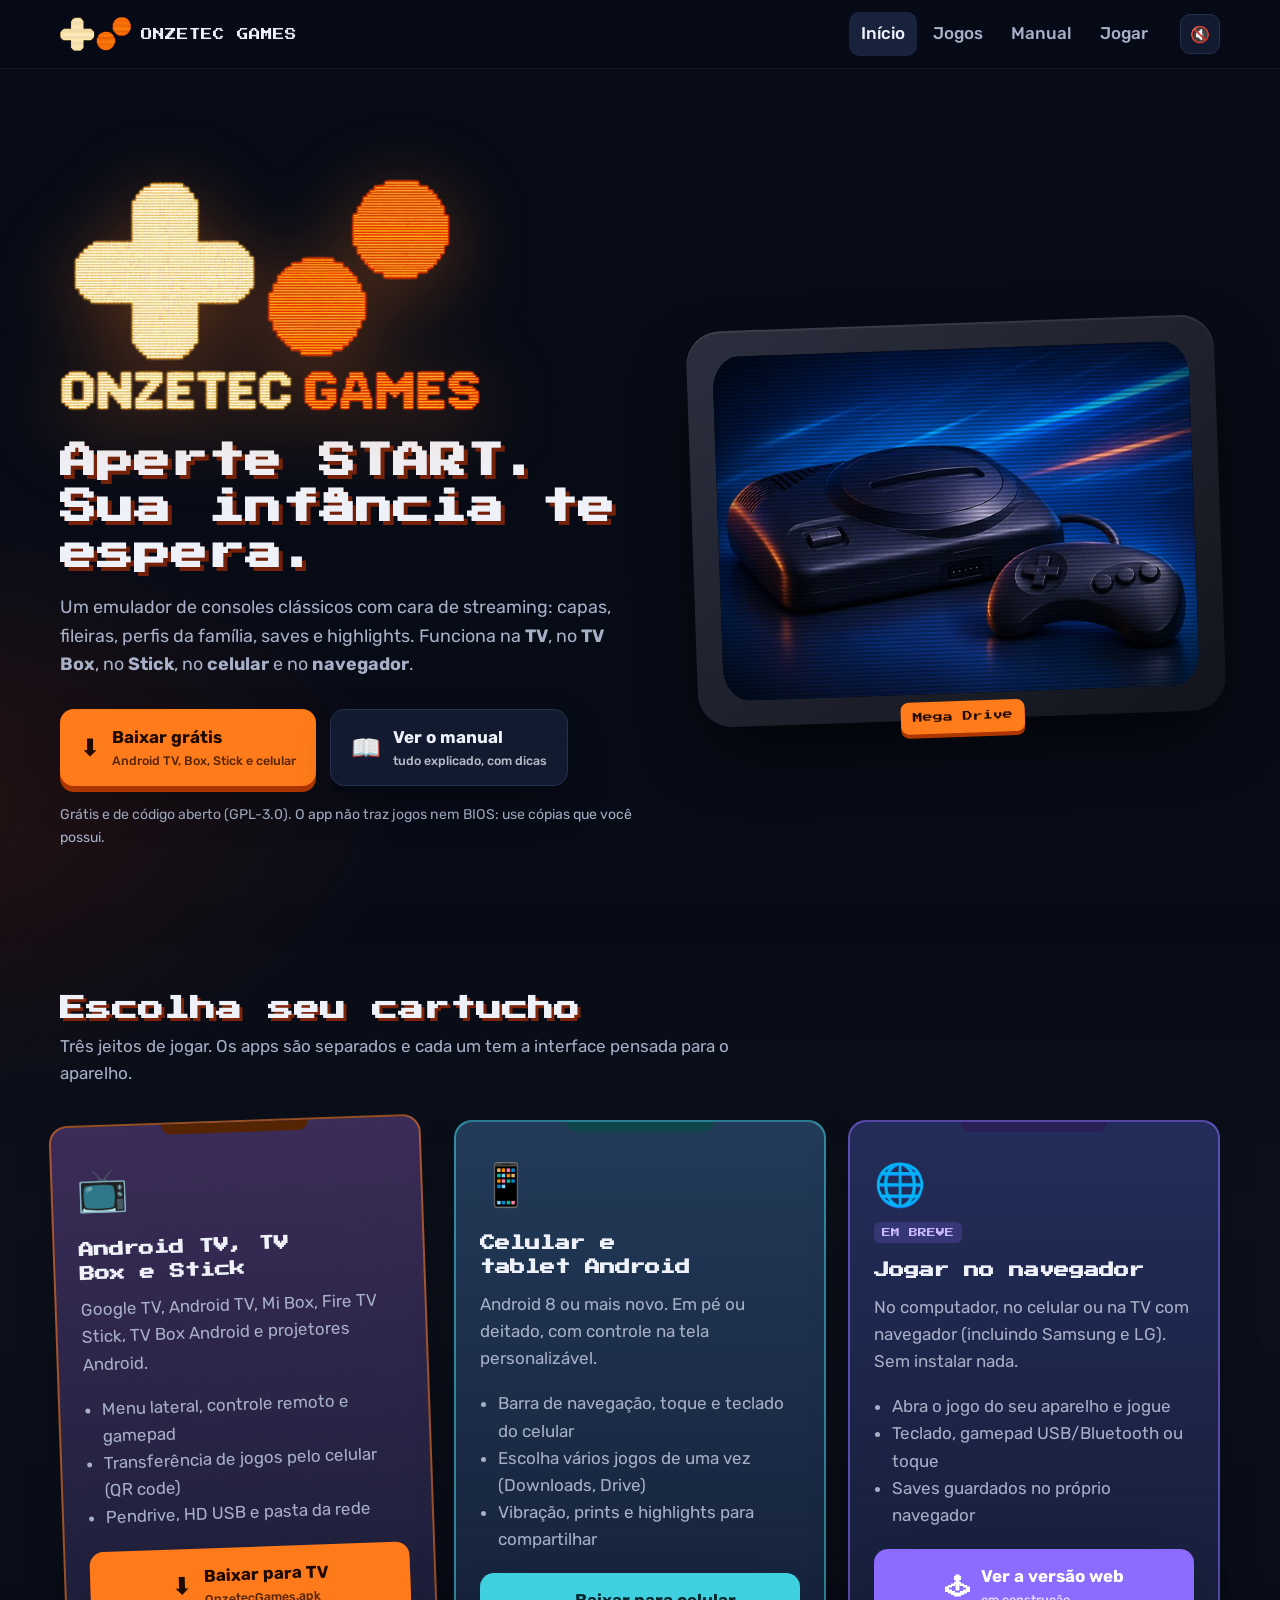
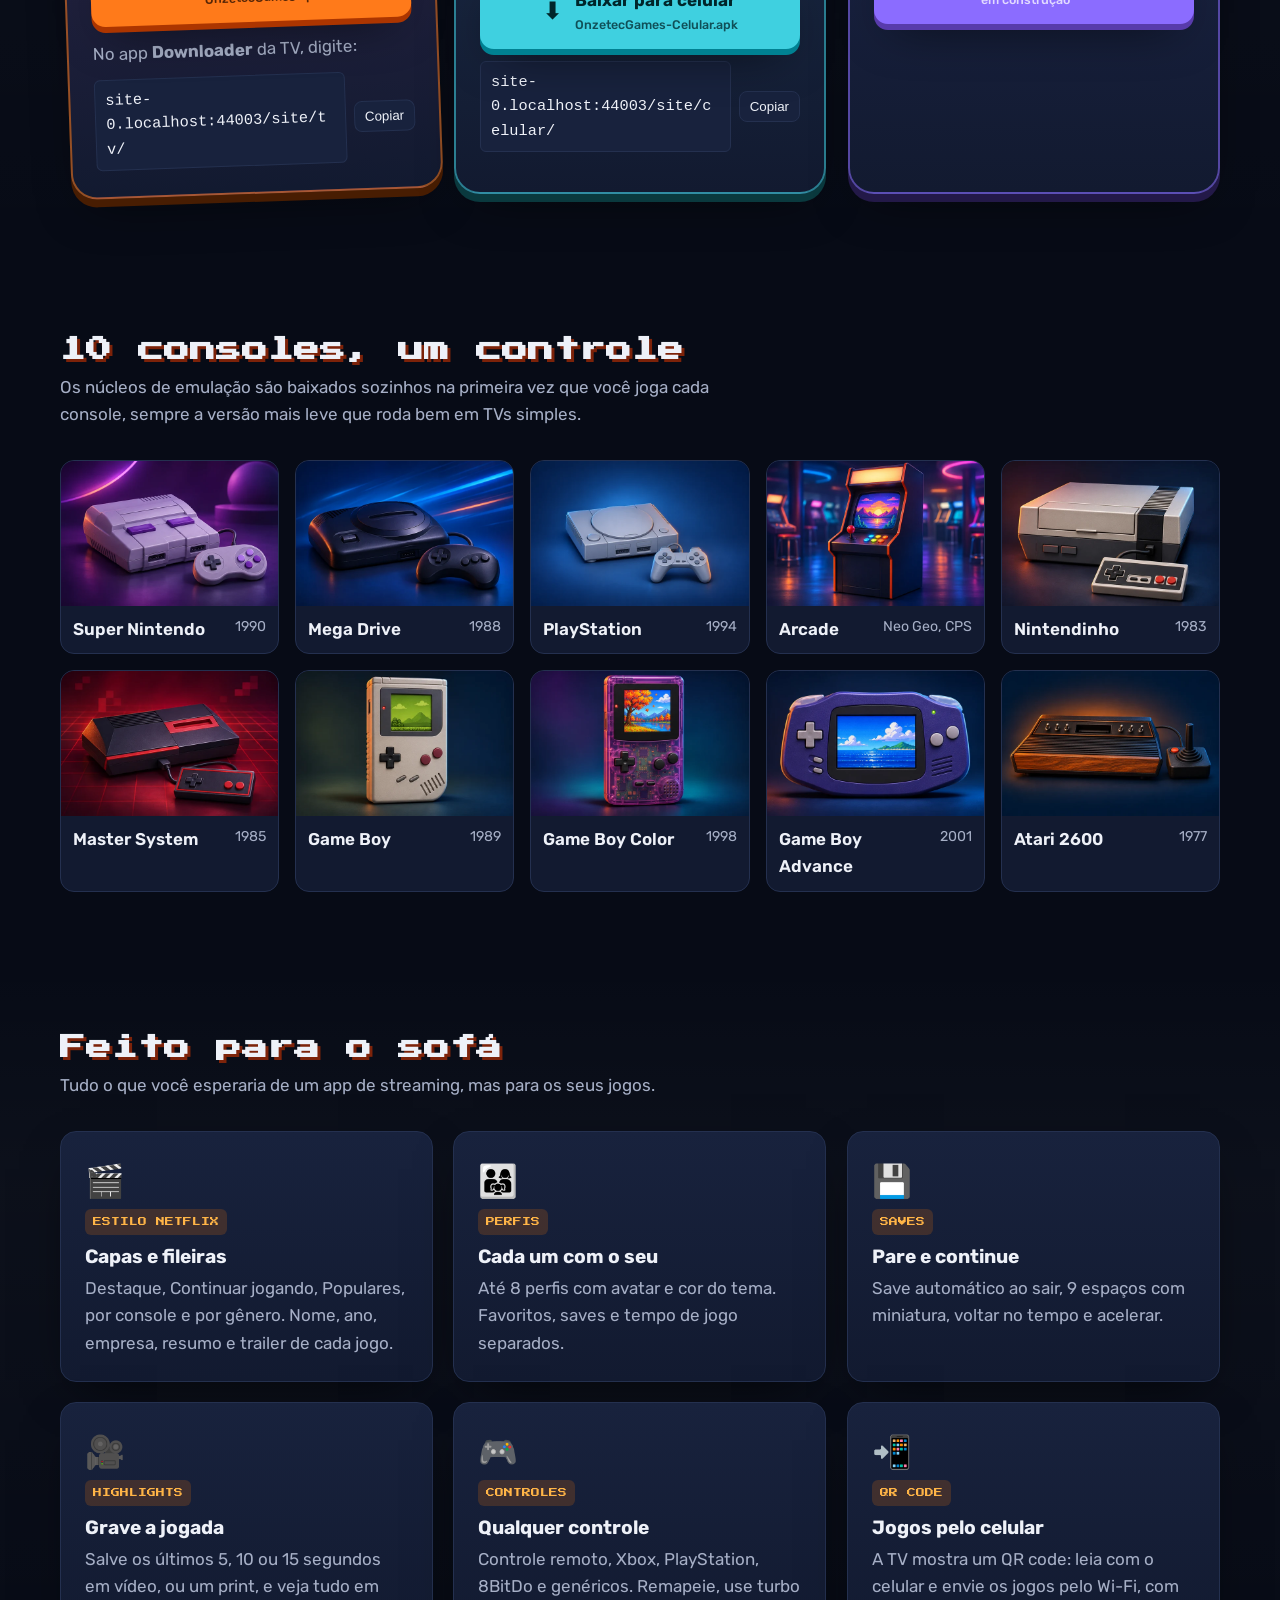
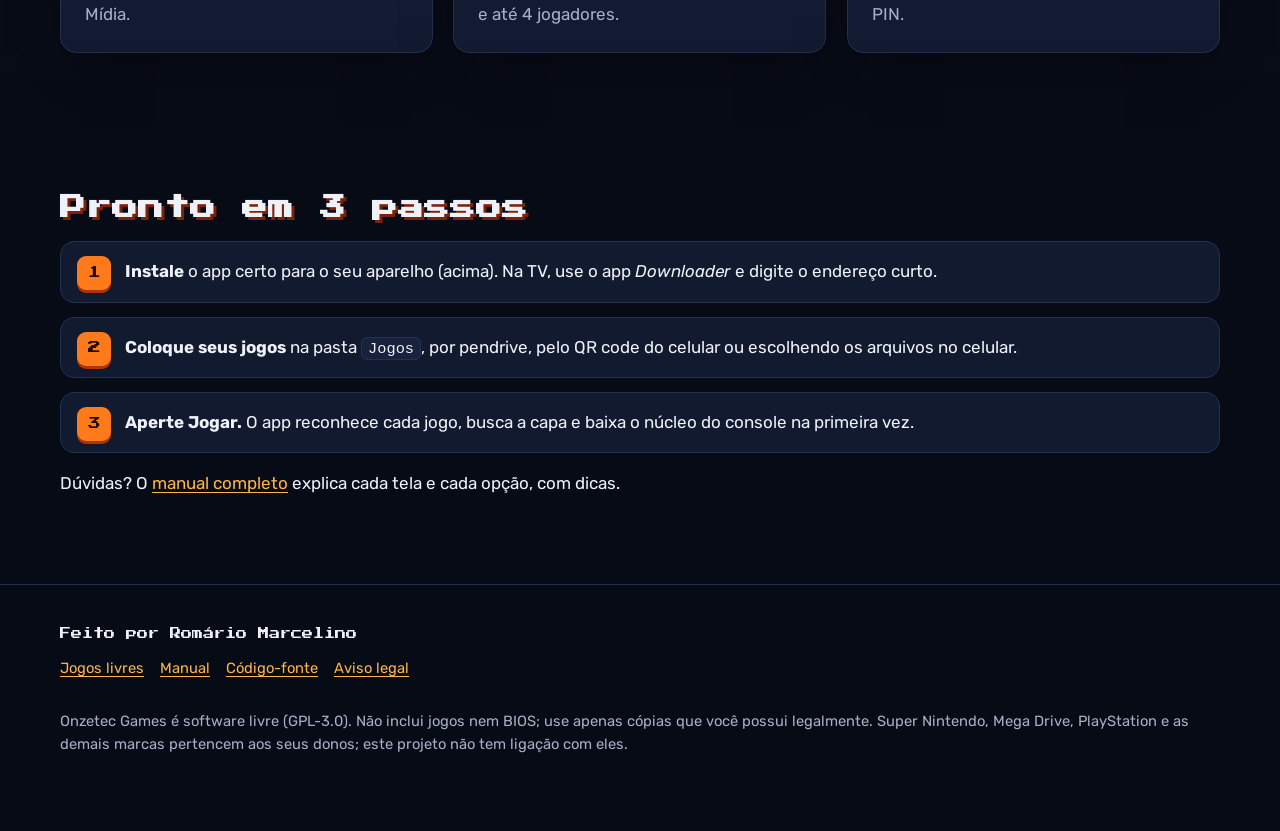
==== site/index.html @ 1bab52d6 "Site oficial (GitHub Pages): início, jogos livres, manual e player web - site/: HTML + CSS moderno (" ====
<!doctype html>
<html lang="pt-BR">
<head>
  <meta charset="utf-8">
  <meta name="viewport" content="width=device-width, initial-scale=1">
  <title>Onzetec Games: seus clássicos na TV, no celular e no navegador</title>
  <meta name="description" content="Emulador de consoles clássicos com cara de streaming: Super Nintendo, Mega Drive, PlayStation, Arcade, Game Boy e mais. Grátis, para Android TV, TV Box, Stick, celular e navegador.">
  <meta name="theme-color" content="#070b16">
  <meta property="og:title" content="Onzetec Games">
  <meta property="og:description" content="Seus clássicos na TV, no celular e no navegador.">
  <meta property="og:image" content="assets/img/logo.webp">
  <link rel="icon" href="favicon.png">
  <link rel="manifest" href="manifest.webmanifest">
  <link rel="preconnect" href="https://fonts.googleapis.com">
  <link rel="preconnect" href="https://fonts.gstatic.com" crossorigin>
  <link href="https://fonts.googleapis.com/css2?family=Press+Start+2P&family=Rubik:wght@400;500;600;700&display=swap" rel="stylesheet">
  <link rel="stylesheet" href="assets/css/site.css">
  <script type="module" src="assets/js/site.js"></script>
</head>
<body>
  <header class="topbar">
    <div class="wrap">
      <a class="brand" href="./"><img src="assets/img/mark.webp" alt="" width="70" height="34"><span>ONZETEC GAMES</span></a>
      <nav aria-label="Principal">
        <a href="./">Início</a>
        <a href="jogos.html">Jogos</a>
        <a href="manual.html">Manual</a>
        <a href="jogar/">Jogar</a>
      </nav>
      <button class="sound-toggle" type="button" aria-pressed="false" title="Ligar som e música">🔇</button>
    </div>
  </header>

  <main>
    <section class="hero">
      <div class="wrap grid">
        <div>
          <img class="logo" src="assets/img/logo.webp" alt="Onzetec Games" width="420" height="232">
          <h1>Aperte START.<br>Sua infância te espera.</h1>
          <p class="lead">
            Um emulador de consoles clássicos com cara de streaming: capas, fileiras, perfis da família,
            saves e highlights. Funciona na <strong>TV</strong>, no <strong>TV Box</strong>, no
            <strong>Stick</strong>, no <strong>celular</strong> e no <strong>navegador</strong>.
          </p>
          <div class="ctas">
            <a class="btn" href="#baixar"><span class="ico">⬇</span><span>Baixar grátis<small>Android TV, Box, Stick e celular</small></span></a>
            <a class="btn ghost" href="manual.html"><span class="ico">📖</span><span>Ver o manual<small>tudo explicado, com dicas</small></span></a>
          </div>
          <p class="note">Grátis e de código aberto (GPL-3.0). O app não traz jogos nem BIOS: use cópias que você possui.</p>
        </div>
        <div class="tv" aria-label="Consoles suportados">
          <div class="screen">
            <img src="assets/img/consoles/snes.webp" alt="Super Nintendo" width="660" height="440">
            <img src="assets/img/consoles/megadrive.webp" alt="Mega Drive" width="660" height="440" loading="lazy">
            <img src="assets/img/consoles/psx.webp" alt="PlayStation" width="660" height="440" loading="lazy">
            <img src="assets/img/consoles/arcade.webp" alt="Arcade (Neo Geo, CPS)" width="660" height="440" loading="lazy">
            <img src="assets/img/consoles/nes.webp" alt="Nintendinho" width="660" height="440" loading="lazy">
            <img src="assets/img/consoles/gba.webp" alt="Game Boy Advance" width="660" height="440" loading="lazy">
            <img src="assets/img/consoles/mastersystem.webp" alt="Master System" width="660" height="440" loading="lazy">
            <img src="assets/img/consoles/gb.webp" alt="Game Boy" width="660" height="440" loading="lazy">
            <img src="assets/img/consoles/gbc.webp" alt="Game Boy Color" width="660" height="440" loading="lazy">
            <img src="assets/img/consoles/atari2600.webp" alt="Atari 2600" width="660" height="440" loading="lazy">
          </div>
          <span class="label">Super Nintendo</span>
        </div>
      </div>
    </section>

    <section id="baixar" class="band">
      <div class="wrap">
        <h2 class="section-title reveal">Escolha seu cartucho</h2>
        <p class="section-sub reveal">Três jeitos de jogar. Os apps são separados e cada um tem a interface pensada para o aparelho.</p>
        <div class="downloads">
          <article class="cart tv reveal">
            <div class="big">📺</div>
            <h3>Android TV, TV Box e Stick</h3>
            <p>Google TV, Android TV, Mi Box, Fire TV Stick, TV Box Android e projetores Android.</p>
            <ul>
              <li>Menu lateral, controle remoto e gamepad</li>
              <li>Transferência de jogos pelo celular (QR code)</li>
              <li>Pendrive, HD USB e pasta da rede</li>
            </ul>
            <a class="btn download" href="https://github.com/romariosamsumg-bot/EmuladorOnzetec/releases/latest/download/OnzetecGames.apk" download>
              <span class="ico">⬇</span><span>Baixar para TV<small>OnzetecGames.apk</small></span>
            </a>
            <p style="margin:14px 0 0">No app <strong>Downloader</strong> da TV, digite:</p>
            <div class="copy-line"><code id="tv-short" data-short="tv/">tv/</code><button type="button" data-copy="#tv-short">Copiar</button></div>
          </article>

          <article class="cart phone reveal">
            <div class="big">📱</div>
            <h3>Celular e tablet Android</h3>
            <p>Android 8 ou mais novo. Em pé ou deitado, com controle na tela personalizável.</p>
            <ul>
              <li>Barra de navegação, toque e teclado do celular</li>
              <li>Escolha vários jogos de uma vez (Downloads, Drive)</li>
              <li>Vibração, prints e highlights para compartilhar</li>
            </ul>
            <a class="btn cyan download" href="https://github.com/romariosamsumg-bot/EmuladorOnzetec/releases/latest/download/OnzetecGames-Celular.apk" download>
              <span class="ico">⬇</span><span>Baixar para celular<small>OnzetecGames-Celular.apk</small></span>
            </a>
            <div class="copy-line"><code id="phone-short" data-short="celular/">celular/</code><button type="button" data-copy="#phone-short">Copiar</button></div>
          </article>

          <article class="cart web reveal">
            <div class="big">🌐</div>
            <span class="tag" style="font-family:var(--pixel);font-size:.55rem;background:#8b6cff33;color:#c9b8ff;padding:6px 8px;border-radius:6px">EM BREVE</span>
            <h3>Jogar no navegador</h3>
            <p>No computador, no celular ou na TV com navegador (incluindo Samsung e LG). Sem instalar nada.</p>
            <ul>
              <li>Abra o jogo do seu aparelho e jogue</li>
              <li>Teclado, gamepad USB/Bluetooth ou toque</li>
              <li>Saves guardados no próprio navegador</li>
            </ul>
            <a class="btn violet" href="jogar/"><span class="ico">🕹</span><span>Ver a versão web<small>em construção</small></span></a>
          </article>
        </div>
      </div>
    </section>

    <section>
      <div class="wrap">
        <h2 class="section-title reveal">10 consoles, um controle</h2>
        <p class="section-sub reveal">Os núcleos de emulação são baixados sozinhos na primeira vez que você joga cada console, sempre a versão mais leve que roda bem em TVs simples.</p>
        <div class="consoles">
          <figure class="reveal"><img src="assets/img/consoles/snes.webp" alt="" loading="lazy" width="660" height="440"><figcaption>Super Nintendo <small>1990</small></figcaption></figure>
          <figure class="reveal"><img src="assets/img/consoles/megadrive.webp" alt="" loading="lazy" width="660" height="440"><figcaption>Mega Drive <small>1988</small></figcaption></figure>
          <figure class="reveal"><img src="assets/img/consoles/psx.webp" alt="" loading="lazy" width="660" height="440"><figcaption>PlayStation <small>1994</small></figcaption></figure>
          <figure class="reveal"><img src="assets/img/consoles/arcade.webp" alt="" loading="lazy" width="660" height="440"><figcaption>Arcade <small>Neo Geo, CPS</small></figcaption></figure>
          <figure class="reveal"><img src="assets/img/consoles/nes.webp" alt="" loading="lazy" width="660" height="440"><figcaption>Nintendinho <small>1983</small></figcaption></figure>
          <figure class="reveal"><img src="assets/img/consoles/mastersystem.webp" alt="" loading="lazy" width="660" height="440"><figcaption>Master System <small>1985</small></figcaption></figure>
          <figure class="reveal"><img src="assets/img/consoles/gb.webp" alt="" loading="lazy" width="660" height="440"><figcaption>Game Boy <small>1989</small></figcaption></figure>
          <figure class="reveal"><img src="assets/img/consoles/gbc.webp" alt="" loading="lazy" width="660" height="440"><figcaption>Game Boy Color <small>1998</small></figcaption></figure>
          <figure class="reveal"><img src="assets/img/consoles/gba.webp" alt="" loading="lazy" width="660" height="440"><figcaption>Game Boy Advance <small>2001</small></figcaption></figure>
          <figure class="reveal"><img src="assets/img/consoles/atari2600.webp" alt="" loading="lazy" width="660" height="440"><figcaption>Atari 2600 <small>1977</small></figcaption></figure>
        </div>
      </div>
    </section>

    <section class="band">
      <div class="wrap">
        <h2 class="section-title reveal">Feito para o sofá</h2>
        <p class="section-sub reveal">Tudo o que você esperaria de um app de streaming, mas para os seus jogos.</p>
        <div class="cards">
          <div class="card reveal"><div class="emoji">🎬</div><span class="tag">ESTILO NETFLIX</span><h3>Capas e fileiras</h3><p>Destaque, Continuar jogando, Populares, por console e por gênero. Nome, ano, empresa, resumo e trailer de cada jogo.</p></div>
          <div class="card reveal"><div class="emoji">👨‍👩‍👧</div><span class="tag">PERFIS</span><h3>Cada um com o seu</h3><p>Até 8 perfis com avatar e cor do tema. Favoritos, saves e tempo de jogo separados.</p></div>
          <div class="card reveal"><div class="emoji">💾</div><span class="tag">SAVES</span><h3>Pare e continue</h3><p>Save automático ao sair, 9 espaços com miniatura, voltar no tempo e acelerar.</p></div>
          <div class="card reveal"><div class="emoji">🎥</div><span class="tag">HIGHLIGHTS</span><h3>Grave a jogada</h3><p>Salve os últimos 5, 10 ou 15 segundos em vídeo, ou um print, e veja tudo em Mídia.</p></div>
          <div class="card reveal"><div class="emoji">🎮</div><span class="tag">CONTROLES</span><h3>Qualquer controle</h3><p>Controle remoto, Xbox, PlayStation, 8BitDo e genéricos. Remapeie, use turbo e até 4 jogadores.</p></div>
          <div class="card reveal"><div class="emoji">📲</div><span class="tag">QR CODE</span><h3>Jogos pelo celular</h3><p>A TV mostra um QR code: leia com o celular e envie os jogos pelo Wi-Fi, com PIN.</p></div>
        </div>
      </div>
    </section>

    <section>
      <div class="wrap">
        <h2 class="section-title reveal">Pronto em 3 passos</h2>
        <ol class="steps reveal">
          <li><strong>Instale</strong> o app certo para o seu aparelho (acima). Na TV, use o app <em>Downloader</em> e digite o endereço curto.</li>
          <li><strong>Coloque seus jogos</strong> na pasta <code>Jogos</code>, por pendrive, pelo QR code do celular ou escolhendo os arquivos no celular.</li>
          <li><strong>Aperte Jogar.</strong> O app reconhece cada jogo, busca a capa e baixa o núcleo do console na primeira vez.</li>
        </ol>
        <p class="reveal">Dúvidas? O <a href="manual.html">manual completo</a> explica cada tela e cada opção, com dicas.</p>
      </div>
    </section>
  </main>

  <footer>
    <div class="wrap">
      <span class="made">Feito por Romário Marcelino</span>
      <nav><a href="jogos.html">Jogos livres</a><a href="manual.html">Manual</a><a href="https://github.com/romariosamsumg-bot/EmuladorOnzetec">Código-fonte</a><a href="manual.html#legal">Aviso legal</a></nav>
      <p>Onzetec Games é software livre (GPL-3.0). Não inclui jogos nem BIOS; use apenas cópias que você possui legalmente. Super Nintendo, Mega Drive, PlayStation e as demais marcas pertencem aos seus donos; este projeto não tem ligação com eles.</p>
    </div>
  </footer>
</body>
</html>
---- site/assets/css/site.css ----
/* Onzetec Games — site oficial.
   CSS moderno sem build: variáveis, aninhamento, oklch, container queries, :has(),
   transições entre páginas (View Transitions) e animações ao rolar (scroll-driven). */

@view-transition { navigation: auto; }

:root {
  color-scheme: dark;
  --navy: #011c38;
  --bg: #070b16;
  --bg-2: #0d1426;
  --card: #121a30;
  --card-2: #18223d;
  --line: #24304f;
  --text: #eef1f8;
  --muted: #a6afc6;
  --orange: #ff7a1a;
  --orange-2: #ffb547;
  --cyan: #3fd0e0;
  --violet: #8b6cff;
  --green: #5bd68a;
  --radius: 16px;
  --pixel: "Press Start 2P", ui-monospace, monospace;
  --sans: "Rubik", system-ui, -apple-system, "Segoe UI", sans-serif;
  --shadow: 0 18px 50px -20px rgb(0 0 0 / 0.7);
  --glow: 0 0 0 1px oklch(0.75 0.17 50 / 0.5), 0 10px 40px -10px oklch(0.72 0.19 50 / 0.6);
}

*, *::before, *::after { box-sizing: border-box; }

html { scroll-behavior: smooth; scroll-padding-top: 88px; }

body {
  margin: 0;
  font-family: var(--sans);
  font-size: 17px;
  line-height: 1.6;
  color: var(--text);
  background:
    radial-gradient(1200px 600px at 80% -10%, oklch(0.35 0.12 270 / 0.45), transparent 60%),
    radial-gradient(900px 500px at -10% 20%, oklch(0.45 0.16 45 / 0.22), transparent 60%),
    var(--bg);
  min-height: 100dvh;
  overflow-x: hidden;
}

/* Linhas de TV antiga (CRT) por cima de tudo, bem leves. */
body::after {
  content: "";
  position: fixed;
  inset: 0;
  pointer-events: none;
  z-index: 100;
  background: repeating-linear-gradient(to bottom, rgb(255 255 255 / 0.025) 0 1px, transparent 1px 3px);
  mix-blend-mode: overlay;
}

img { max-width: 100%; display: block; }
a { color: var(--orange-2); text-underline-offset: 3px; }
a:hover { color: var(--orange); }
code, kbd {
  font-family: ui-monospace, "SFMono-Regular", Consolas, monospace;
  font-size: 0.9em;
  background: var(--card-2);
  border: 1px solid var(--line);
  border-radius: 6px;
  padding: 0.1em 0.4em;
  word-break: break-word;
}
kbd { border-bottom-width: 3px; }

.wrap { width: min(1160px, 100% - 32px); margin-inline: auto; }

.pixel { font-family: var(--pixel); letter-spacing: 0.02em; line-height: 1.5; }

h1, h2, h3 { line-height: 1.25; text-wrap: balance; }
h2.section-title {
  font-family: var(--pixel);
  font-size: clamp(1.05rem, 2.6vw, 1.6rem);
  margin: 0 0 8px;
  color: var(--text);
  text-shadow: 3px 3px 0 oklch(0.55 0.2 40 / 0.6);
}
.section-sub { color: var(--muted); margin: 0 0 32px; max-width: 62ch; }

/* ------------------------------------------------------------ topo */
.topbar {
  position: sticky;
  top: 0;
  z-index: 50;
  backdrop-filter: blur(14px) saturate(1.3);
  background: rgb(7 11 22 / 0.72);
  border-bottom: 1px solid rgb(255 255 255 / 0.06);
  view-transition-name: topbar;

  & .wrap { display: flex; align-items: center; gap: 16px; min-height: 68px; }
  & .brand { display: flex; align-items: center; gap: 10px; text-decoration: none; color: var(--text); }
  & .brand img { height: 34px; width: auto; }
  & .brand span { font-family: var(--pixel); font-size: 0.72rem; }
  & nav { margin-left: auto; display: flex; gap: 4px; flex-wrap: wrap; }
  & nav a {
    color: var(--muted);
    text-decoration: none;
    padding: 8px 12px;
    border-radius: 10px;
    font-weight: 500;
    transition: background 0.2s, color 0.2s;
  }
  & nav a:hover, & nav a[aria-current="page"] { color: var(--text); background: var(--card-2); }
}

.sound-toggle {
  margin-left: 4px;
  border: 1px solid var(--line);
  background: var(--card);
  color: var(--text);
  border-radius: 10px;
  height: 40px;
  min-width: 40px;
  cursor: pointer;
  font-size: 1rem;
  &[aria-pressed="true"] { border-color: var(--orange); box-shadow: var(--glow); }
}

@media (max-width: 720px) {
  .topbar .brand span { display: none; }
  .topbar nav a { padding: 8px 8px; font-size: 0.92rem; }
}

/* ------------------------------------------------------------ botões */
.btn {
  --b: var(--orange);
  display: inline-flex;
  align-items: center;
  gap: 12px;
  padding: 14px 20px;
  border-radius: 14px;
  text-decoration: none;
  color: #1f0a00;
  background: var(--b);
  font-weight: 700;
  border: 0;
  cursor: pointer;
  box-shadow: 0 6px 0 oklch(0.5 0.17 45), var(--shadow);
  transform: translateY(0);
  transition: transform 0.18s cubic-bezier(0.34, 1.56, 0.64, 1), box-shadow 0.18s, filter 0.2s;

  &:hover { transform: translateY(-3px); color: #1f0a00; filter: brightness(1.06); box-shadow: 0 9px 0 oklch(0.5 0.17 45), var(--shadow); }
  &:active { transform: translateY(4px); box-shadow: 0 2px 0 oklch(0.5 0.17 45); }
  &:focus-visible { outline: 3px solid var(--text); outline-offset: 3px; }
  & .ico { font-size: 1.5rem; line-height: 1; }
  & small { display: block; font-weight: 500; opacity: 0.75; font-size: 0.78rem; }

  &.ghost {
    background: var(--card);
    color: var(--text);
    border: 1px solid var(--line);
    box-shadow: 0 6px 0 #050812, var(--shadow);
    &:hover { color: var(--text); border-color: var(--orange); }
  }
  &.cyan { --b: var(--cyan); color: #00262b; box-shadow: 0 6px 0 oklch(0.55 0.1 210), var(--shadow); }
  &.violet { --b: var(--violet); color: #fff; box-shadow: 0 6px 0 oklch(0.45 0.17 290), var(--shadow); }
  &.small { padding: 9px 14px; font-size: 0.92rem; border-radius: 11px; }
}

/* ------------------------------------------------------------ hero */
.hero {
  position: relative;
  padding: clamp(48px, 9vw, 110px) 0 60px;
  overflow: clip;

  & .grid { display: grid; grid-template-columns: 1.05fr 0.95fr; gap: 48px; align-items: center; }
  & .logo { width: min(420px, 90%); filter: drop-shadow(0 16px 40px rgb(255 122 26 / 0.35)); animation: float 6s ease-in-out infinite; }
  & h1 {
    font-family: var(--pixel);
    font-size: clamp(1.25rem, 3.6vw, 2.3rem);
    margin: 28px 0 16px;
    text-shadow: 4px 4px 0 oklch(0.55 0.2 40 / 0.55);
  }
  & .lead { color: var(--muted); font-size: 1.12rem; max-width: 52ch; margin: 0 0 30px; }
  & .ctas { display: flex; flex-wrap: wrap; gap: 14px; }
  & .note { color: var(--muted); font-size: 0.88rem; margin-top: 18px; }
}

@media (max-width: 900px) {
  .hero .grid { grid-template-columns: 1fr; }
  .hero .tv { order: -1; }
}

@keyframes float { 50% { transform: translateY(-10px); } }

/* TV de tubo com as capas dos consoles passando. */
.tv {
  position: relative;
  aspect-ratio: 4 / 3;
  border-radius: 34px;
  padding: 26px;
  background: linear-gradient(145deg, #2b2f3d, #12141c);
  box-shadow: inset 0 2px 0 rgb(255 255 255 / 0.08), 0 30px 70px -20px rgb(0 0 0 / 0.9);
  rotate: -2deg;
  transition: rotate 0.6s cubic-bezier(0.34, 1.56, 0.64, 1);
  &:hover { rotate: 0deg; }

  & .screen {
    position: relative;
    height: 100%;
    border-radius: 26px / 34px;
    overflow: hidden;
    background: #000;
    box-shadow: inset 0 0 60px rgb(0 0 0 / 0.9);
  }
  & .screen img {
    position: absolute;
    inset: 0;
    width: 100%;
    height: 100%;
    object-fit: cover;
    opacity: 0;
    scale: 1.06;
    transition: opacity 0.9s ease, scale 6s linear;
  }
  & .screen img.on { opacity: 1; scale: 1; }
  & .screen::after {
    content: "";
    position: absolute;
    inset: 0;
    background:
      repeating-linear-gradient(to bottom, rgb(0 0 0 / 0.28) 0 2px, transparent 2px 4px),
      radial-gradient(ellipse at center, transparent 55%, rgb(0 0 0 / 0.65));
    pointer-events: none;
  }
  & .label {
    position: absolute;
    left: 50%;
    bottom: -14px;
    translate: -50% 0;
    background: var(--orange);
    color: #1f0a00;
    font-family: var(--pixel);
    font-size: 0.62rem;
    padding: 8px 12px;
    border-radius: 8px;
    white-space: nowrap;
    box-shadow: 0 4px 0 oklch(0.5 0.17 45);
  }
}

/* ------------------------------------------------------------ seções */
section { padding: 70px 0; }
.band { background: linear-gradient(180deg, transparent, rgb(255 255 255 / 0.025) 30%, transparent); }

.cards {
  display: grid;
  grid-template-columns: repeat(auto-fit, minmax(min(280px, 100%), 1fr));
  gap: 20px;
}

.card {
  container-type: inline-size;
  position: relative;
  background: linear-gradient(180deg, var(--card-2), var(--card));
  border: 1px solid var(--line);
  border-radius: var(--radius);
  padding: 24px;
  box-shadow: var(--shadow);
  transition: transform 0.35s cubic-bezier(0.34, 1.56, 0.64, 1), border-color 0.25s;

  &:hover { transform: translateY(-6px) rotate(-0.4deg); border-color: oklch(0.72 0.19 50 / 0.6); }
  & h3 { margin: 10px 0 6px; font-size: 1.2rem; }
  & p { margin: 0; color: var(--muted); }
  & .emoji { font-size: 2rem; }
  & .tag {
    display: inline-block;
    font-family: var(--pixel);
    font-size: 0.55rem;
    padding: 6px 8px;
    border-radius: 6px;
    background: oklch(0.72 0.19 50 / 0.18);
    color: var(--orange-2);
  }
}

/* Cards de download (os três "cartuchos"). */
.downloads {
  display: grid;
  grid-template-columns: repeat(auto-fit, minmax(min(300px, 100%), 1fr));
  gap: 22px;
}
.cart {
  --c: var(--orange);
  position: relative;
  border-radius: 18px 18px 26px 26px;
  padding: 30px 24px 26px;
  background: linear-gradient(180deg, color-mix(in oklch, var(--c) 22%, var(--card)), var(--card));
  border: 2px solid color-mix(in oklch, var(--c) 55%, transparent);
  box-shadow: 0 8px 0 color-mix(in oklch, var(--c) 40%, #000), var(--shadow);
  transition: transform 0.35s cubic-bezier(0.34, 1.56, 0.64, 1);
  &:hover { transform: translateY(-8px); }
  &.recommended { outline: 3px dashed color-mix(in oklch, var(--c) 80%, white); outline-offset: 6px; }
  &.recommended::before {
    content: "Recomendado para você";
    position: absolute;
    top: -14px;
    right: 18px;
    background: var(--c);
    color: #111;
    font-weight: 700;
    font-size: 0.75rem;
    padding: 4px 10px;
    border-radius: 999px;
  }
  /* "Encaixe" do cartucho no topo. */
  &::after {
    content: "";
    position: absolute;
    top: 0;
    left: 50%;
    translate: -50% 0;
    width: 40%;
    height: 10px;
    border-radius: 0 0 10px 10px;
    background: color-mix(in oklch, var(--c) 45%, #000);
  }
  & .big { font-size: 2.6rem; }
  & h3 { font-family: var(--pixel); font-size: 0.95rem; margin: 14px 0 10px; line-height: 1.6; }
  & p { color: var(--muted); margin: 0 0 18px; }
  & ul { color: var(--muted); padding-left: 18px; margin: 0 0 20px; }
  & .btn { width: 100%; justify-content: center; }
  &.tv { --c: var(--orange); }
  &.phone { --c: var(--cyan); }
  &.web { --c: var(--violet); }
}

.copy-line {
  display: flex;
  gap: 8px;
  align-items: center;
  margin: 12px 0 0;
  & code { flex: 1; padding: 8px 10px; }
  & button {
    border: 1px solid var(--line);
    background: var(--card-2);
    color: var(--text);
    border-radius: 8px;
    padding: 7px 10px;
    cursor: pointer;
  }
}

/* Consoles: grade com as capas. */
.consoles {
  display: grid;
  grid-template-columns: repeat(auto-fill, minmax(min(200px, 100%), 1fr));
  gap: 16px;
  & figure {
    margin: 0;
    border-radius: 14px;
    overflow: hidden;
    background: var(--card);
    border: 1px solid var(--line);
    transition: transform 0.35s cubic-bezier(0.34, 1.56, 0.64, 1), box-shadow 0.25s;
    &:hover { transform: scale(1.05) rotate(-1deg); box-shadow: var(--glow); }
  }
  & img { aspect-ratio: 3 / 2; object-fit: cover; width: 100%; }
  & figcaption { padding: 10px 12px; font-weight: 600; display: flex; justify-content: space-between; gap: 8px; }
  & figcaption small { color: var(--muted); font-weight: 400; }
}

/* Passos numerados. */
.steps {
  counter-reset: step;
  display: grid;
  gap: 14px;
  padding: 0;
  list-style: none;
  & li {
    counter-increment: step;
    position: relative;
    padding: 16px 18px 16px 64px;
    background: var(--card);
    border: 1px solid var(--line);
    border-radius: 14px;
  }
  & li::before {
    content: counter(step);
    position: absolute;
    left: 16px;
    top: 14px;
    width: 34px;
    height: 34px;
    display: grid;
    place-items: center;
    font-family: var(--pixel);
    font-size: 0.8rem;
    border-radius: 9px;
    background: var(--orange);
    color: #1f0a00;
    box-shadow: 0 3px 0 oklch(0.5 0.17 45);
  }
}

.callout {
  border-left: 4px solid var(--orange);
  background: oklch(0.72 0.19 50 / 0.08);
  padding: 14px 18px;
  border-radius: 0 12px 12px 0;
  margin: 18px 0;
  &.info { border-color: var(--cyan); background: oklch(0.8 0.12 200 / 0.08); }
  &.warn { border-color: #ff6b6b; background: oklch(0.65 0.2 25 / 0.1); }
  & p { margin: 0; }
}

/* ------------------------------------------------------------ manual */
.manual {
  display: grid;
  grid-template-columns: 260px 1fr;
  gap: 40px;
  padding: 40px 0 80px;

  & aside { position: sticky; top: 88px; align-self: start; max-height: calc(100dvh - 110px); overflow: auto; }
  & aside nav { display: grid; gap: 2px; }
  & aside a {
    color: var(--muted);
    text-decoration: none;
    padding: 6px 10px;
    border-radius: 8px;
    font-size: 0.94rem;
    border-left: 2px solid transparent;
    &.active { color: var(--text); background: var(--card); border-left-color: var(--orange); }
    &.sub { padding-left: 22px; font-size: 0.88rem; }
  }
  & article { min-width: 0; }
  & article h2 {
    font-family: var(--pixel);
    font-size: clamp(0.95rem, 2.2vw, 1.25rem);
    margin: 56px 0 14px;
    padding-top: 6px;
    color: var(--orange-2);
  }
  & article h2:first-child { margin-top: 0; }
  & article h3 { margin: 28px 0 8px; font-size: 1.15rem; }
  & dl { display: grid; grid-template-columns: minmax(160px, 30%) 1fr; gap: 0; margin: 12px 0; border: 1px solid var(--line); border-radius: 12px; overflow: hidden; }
  & dt, & dd { margin: 0; padding: 10px 14px; border-top: 1px solid var(--line); }
  & dt { font-weight: 600; background: var(--card); }
  & dd { color: var(--muted); background: var(--bg-2); }
  & dl > :nth-child(1), & dl > :nth-child(2) { border-top: 0; }
  & table { width: 100%; border-collapse: collapse; margin: 12px 0; font-size: 0.95rem; }
  & th, & td { text-align: left; padding: 9px 12px; border-bottom: 1px solid var(--line); vertical-align: top; }
  & th { color: var(--muted); font-weight: 600; }
  & .table-scroll { overflow-x: auto; }
}

@media (max-width: 900px) {
  .manual { grid-template-columns: 1fr; }
  .manual aside { position: static; max-height: none; }
  .manual aside nav { grid-auto-flow: column; grid-auto-columns: max-content; overflow-x: auto; padding-bottom: 6px; }
  .manual aside a.sub { display: none; }
  .manual dl { grid-template-columns: 1fr; }
  .manual dd { border-top: 0; }
}

/* ------------------------------------------------------------ jogos */
.filters { display: flex; gap: 8px; flex-wrap: wrap; margin: 0 0 22px; }
.chip {
  border: 1px solid var(--line);
  background: var(--card);
  color: var(--text);
  padding: 8px 14px;
  border-radius: 999px;
  cursor: pointer;
  font: inherit;
  font-size: 0.94rem;
  transition: transform 0.2s cubic-bezier(0.34, 1.56, 0.64, 1), background 0.2s;
  &:hover { transform: translateY(-2px); }
  &[aria-pressed="true"] { background: var(--orange); color: #1f0a00; border-color: var(--orange); font-weight: 600; }
}
.search {
  width: 100%;
  max-width: 420px;
  padding: 12px 16px;
  border-radius: 12px;
  border: 1px solid var(--line);
  background: var(--card);
  color: var(--text);
  font: inherit;
  margin-bottom: 14px;
  &:focus { outline: 2px solid var(--orange); }
}
.games {
  display: grid;
  grid-template-columns: repeat(auto-fill, minmax(min(220px, 100%), 1fr));
  gap: 18px;
}
.game {
  background: var(--card);
  border: 1px solid var(--line);
  border-radius: 14px;
  overflow: hidden;
  display: flex;
  flex-direction: column;
  transition: transform 0.3s cubic-bezier(0.34, 1.56, 0.64, 1);
  &:hover { transform: translateY(-5px); }
  & .cover { aspect-ratio: 4 / 3; background: var(--bg-2); object-fit: cover; width: 100%; }
  & .body { padding: 12px 14px 14px; display: grid; gap: 6px; flex: 1; }
  & h3 { margin: 0; font-size: 1.02rem; }
  & .meta { color: var(--muted); font-size: 0.85rem; }
  & .btn { margin-top: auto; justify-content: center; }
}
.console-packs { display: grid; grid-template-columns: repeat(auto-fill, minmax(min(240px, 100%), 1fr)); gap: 14px; margin-bottom: 30px; }
.empty {
  text-align: center;
  padding: 50px 20px;
  border: 2px dashed var(--line);
  border-radius: 18px;
  color: var(--muted);
  & .big { font-size: 3rem; }
}

/* ------------------------------------------------------------ rodapé */
footer {
  border-top: 1px solid var(--line);
  padding: 40px 0 60px;
  color: var(--muted);
  font-size: 0.92rem;
  & .wrap { display: grid; gap: 14px; }
  & .made { font-family: var(--pixel); font-size: 0.7rem; color: var(--text); }
  & nav { display: flex; gap: 16px; flex-wrap: wrap; }
}

/* ------------------------------------------------------------ animações ao rolar */
@supports (animation-timeline: view()) {
  .reveal {
    animation: reveal linear both;
    animation-timeline: view();
    animation-range: entry 0% entry 90%;
  }
  @keyframes reveal {
    from { opacity: 0; translate: 0 40px; scale: 0.97; }
    to { opacity: 1; translate: 0 0; scale: 1; }
  }
}

/* Konami: "+30 vidas" */
.konami-burst {
  position: fixed;
  inset: 0;
  pointer-events: none;
  z-index: 200;
  display: grid;
  place-items: center;
  font-family: var(--pixel);
  font-size: clamp(1.2rem, 5vw, 3rem);
  color: var(--orange-2);
  text-shadow: 4px 4px 0 #000;
  animation: burst 2.2s ease-out forwards;
}
@keyframes burst {
  0% { opacity: 0; scale: 0.4; }
  20% { opacity: 1; scale: 1.15; }
  70% { opacity: 1; scale: 1; }
  100% { opacity: 0; scale: 1.4; }
}
.pixel-confetti { position: fixed; width: 10px; height: 10px; z-index: 199; pointer-events: none; animation: fall 1.8s ease-in forwards; }
@keyframes fall { to { translate: var(--dx) 105vh; rotate: var(--rot); } }

@media (prefers-reduced-motion: reduce) {
  *, *::before, *::after { animation: none !important; transition: none !important; }
  html { scroll-behavior: auto; }
}

.visually-hidden { position: absolute; width: 1px; height: 1px; overflow: hidden; clip: rect(0 0 0 0); white-space: nowrap; }

/* Blocos de código e o sumário não podem alargar a página no celular. */
pre { overflow-x: auto; max-width: 100%; background: var(--bg-2); border: 1px solid var(--line); border-radius: 12px; padding: 14px; }
pre code { background: none; border: 0; padding: 0; word-break: normal; }
.manual aside { min-width: 0; }

/* Ajustes: imagens com width/height no HTML seguem a proporção do CSS. */
.consoles img, .tv .screen img, .game .cover { height: auto; }
.tv .screen img { height: 100%; }

@media (max-width: 560px) {
  .topbar .wrap { gap: 8px; min-height: 58px; }
  .topbar .brand img { height: 26px; }
  .topbar nav { flex-wrap: nowrap; gap: 0; }
  .topbar nav a { padding: 6px 7px; font-size: 0.86rem; }
  .sound-toggle { height: 34px; min-width: 34px; }
  .hero .logo { width: min(220px, 55%); }
  .hero .tv { padding: 16px; border-radius: 24px; }
}
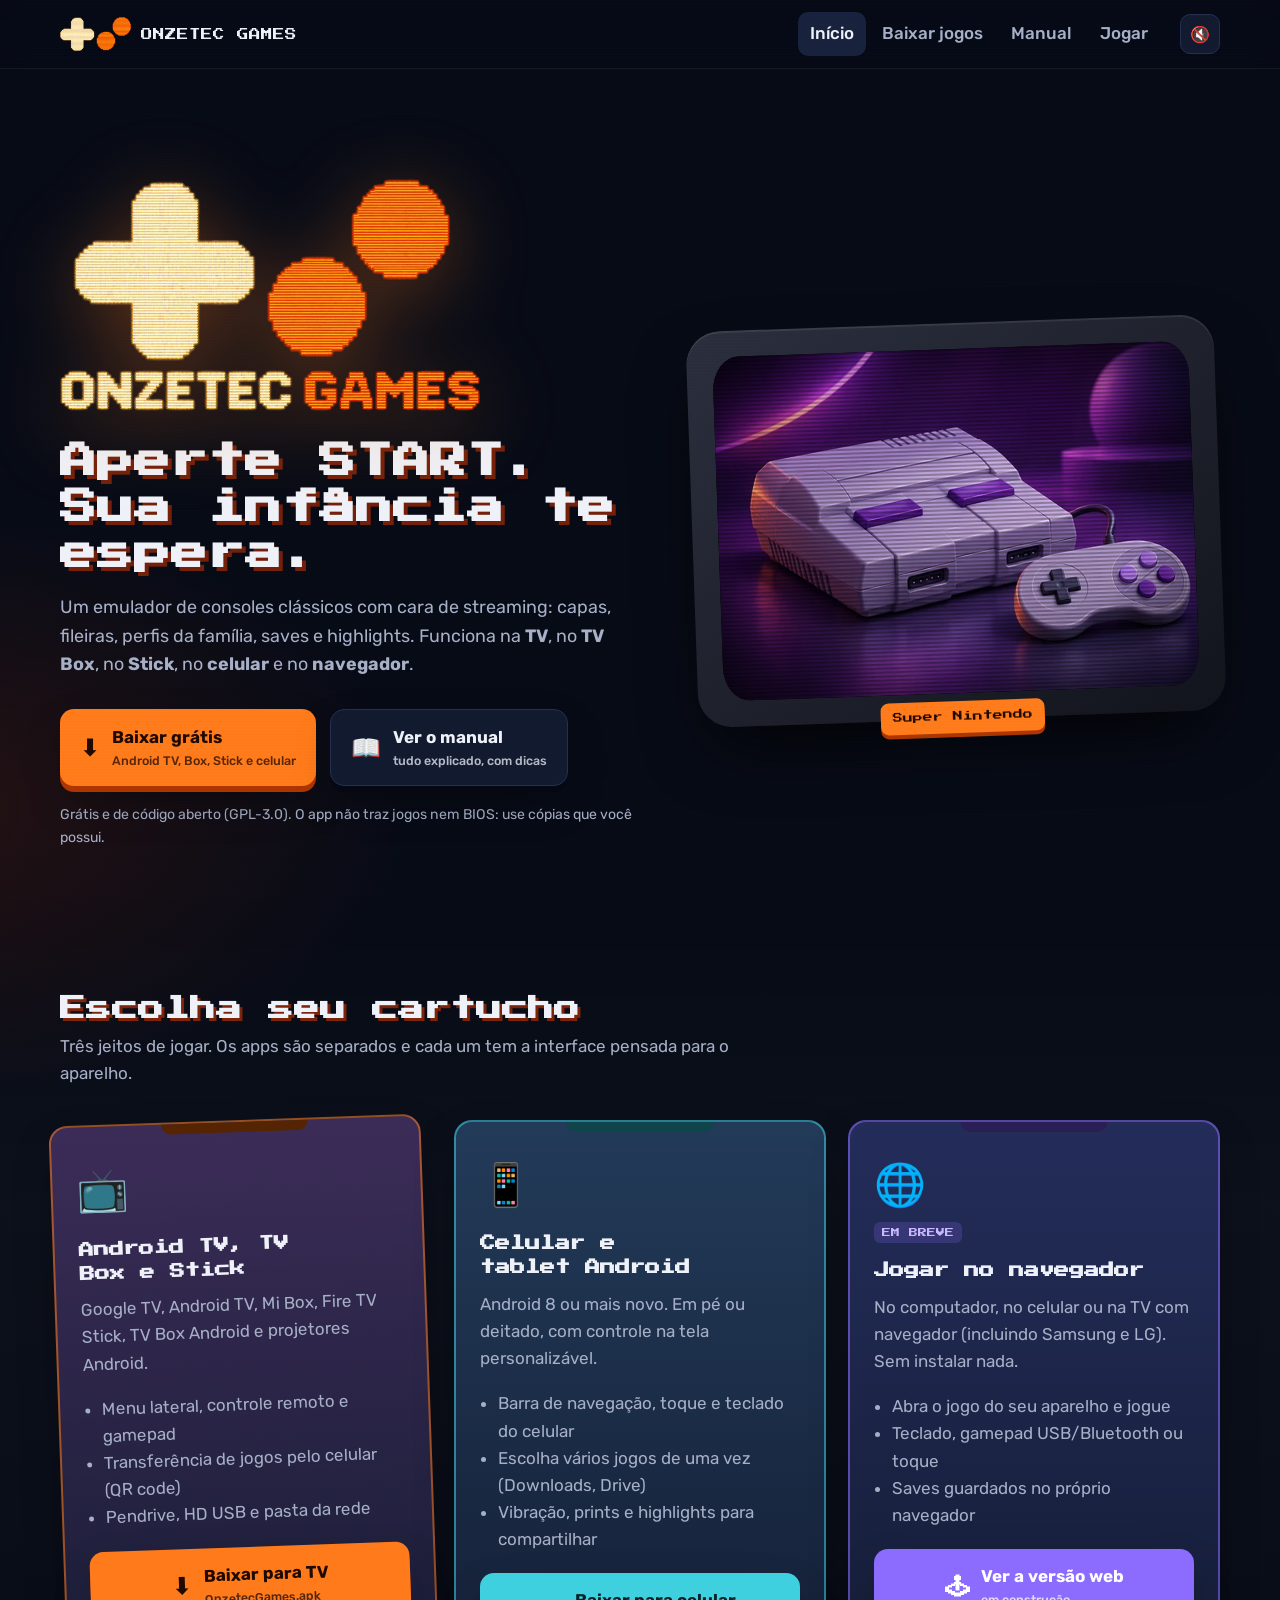
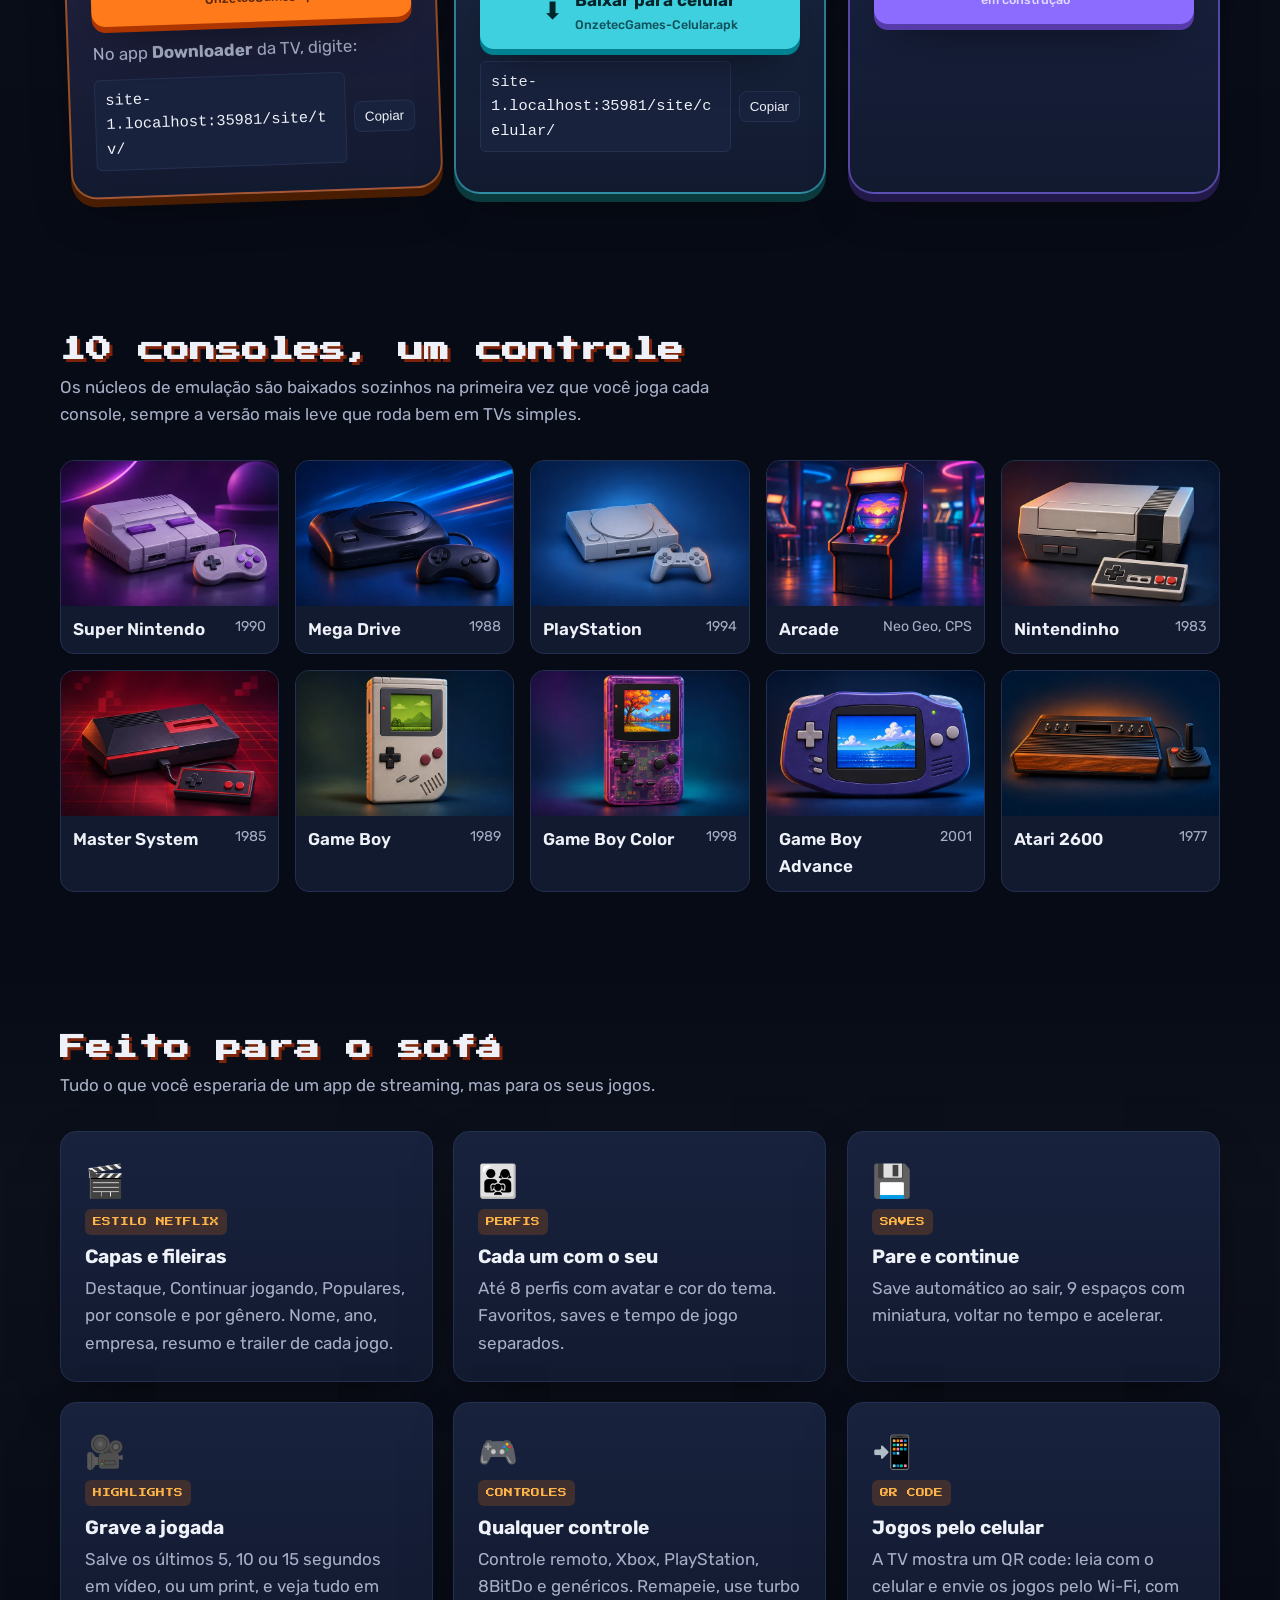
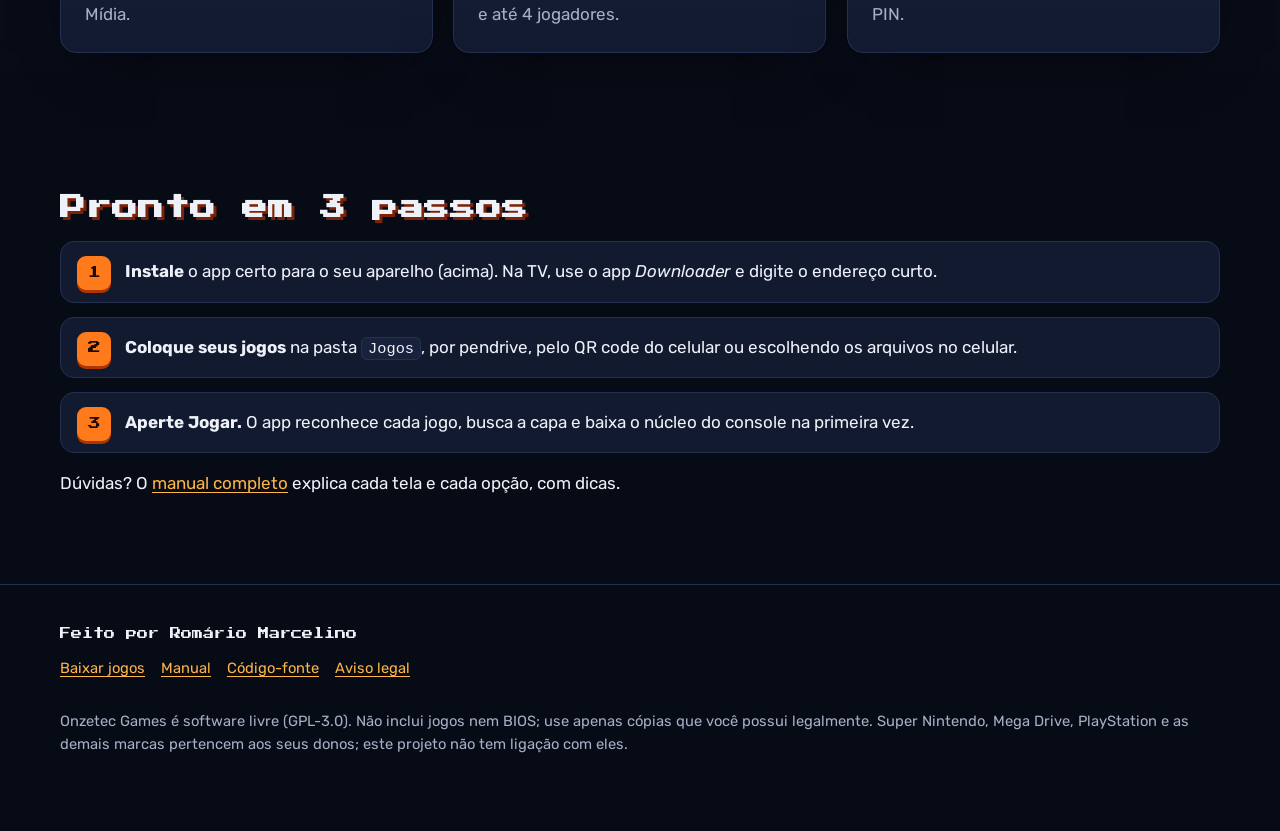
==== commit 116c1247: "Página Baixar jogos pronta: consoles com pacote, pacote geral e lista Cards de cada console com o pa" ====
--- a/site/index.html
+++ b/site/index.html
@@ -23,7 +23,7 @@
       <a class="brand" href="./"><img src="assets/img/mark.webp" alt="" width="70" height="34"><span>ONZETEC GAMES</span></a>
       <nav aria-label="Principal">
         <a href="./">Início</a>
-        <a href="jogos.html">Jogos</a>
+        <a href="jogos.html">Baixar jogos</a>
         <a href="manual.html">Manual</a>
         <a href="jogar/">Jogar</a>
       </nav>
@@ -168,7 +168,7 @@
   <footer>
     <div class="wrap">
       <span class="made">Feito por Romário Marcelino</span>
-      <nav><a href="jogos.html">Jogos livres</a><a href="manual.html">Manual</a><a href="https://github.com/romariosamsumg-bot/EmuladorOnzetec">Código-fonte</a><a href="manual.html#legal">Aviso legal</a></nav>
+      <nav><a href="jogos.html">Baixar jogos</a><a href="manual.html">Manual</a><a href="https://github.com/romariosamsumg-bot/EmuladorOnzetec">Código-fonte</a><a href="manual.html#legal">Aviso legal</a></nav>
       <p>Onzetec Games é software livre (GPL-3.0). Não inclui jogos nem BIOS; use apenas cópias que você possui legalmente. Super Nintendo, Mega Drive, PlayStation e as demais marcas pertencem aos seus donos; este projeto não tem ligação com eles.</p>
     </div>
   </footer>
--- a/site/assets/css/site.css
+++ b/site/assets/css/site.css
@@ -588,3 +588,4 @@
   .hero .logo { width: min(220px, 55%); }
   .hero .tv { padding: 16px; border-radius: 24px; }
 }
+.consoles figcaption small { white-space: nowrap; }
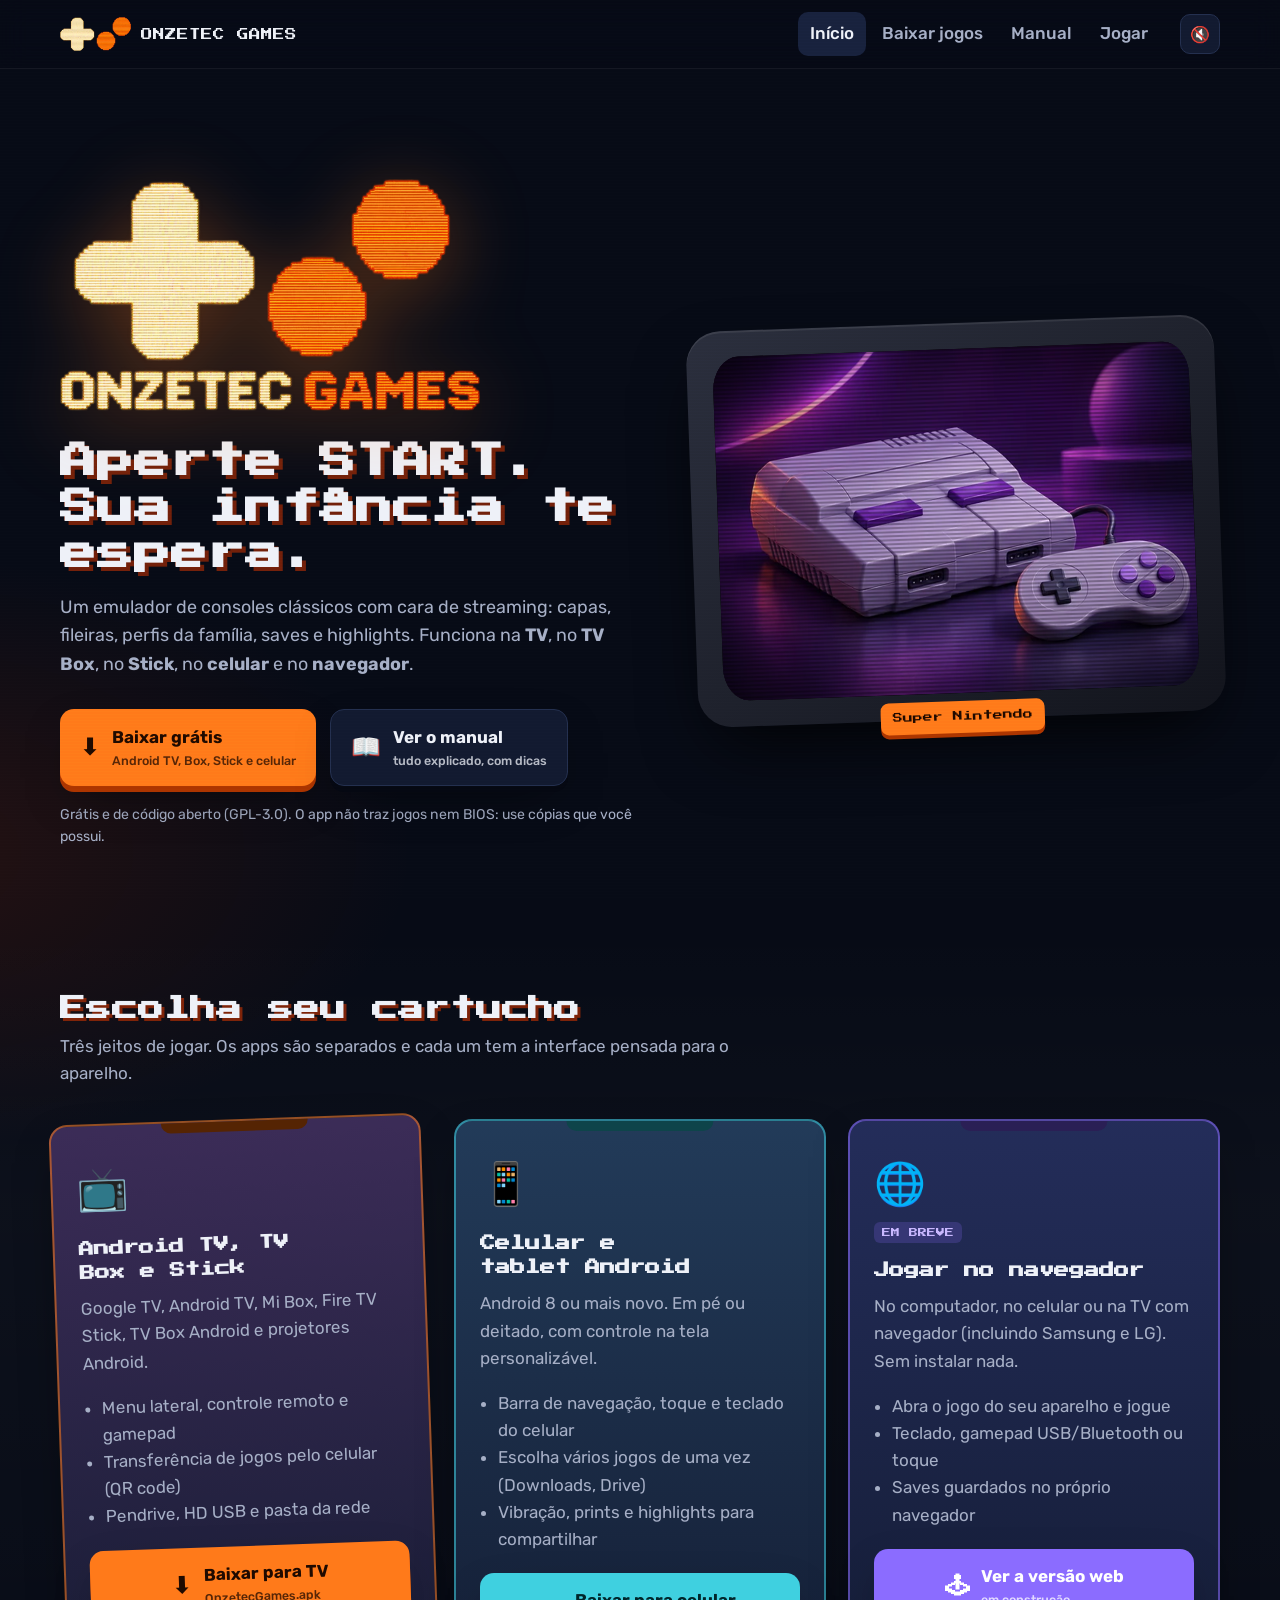
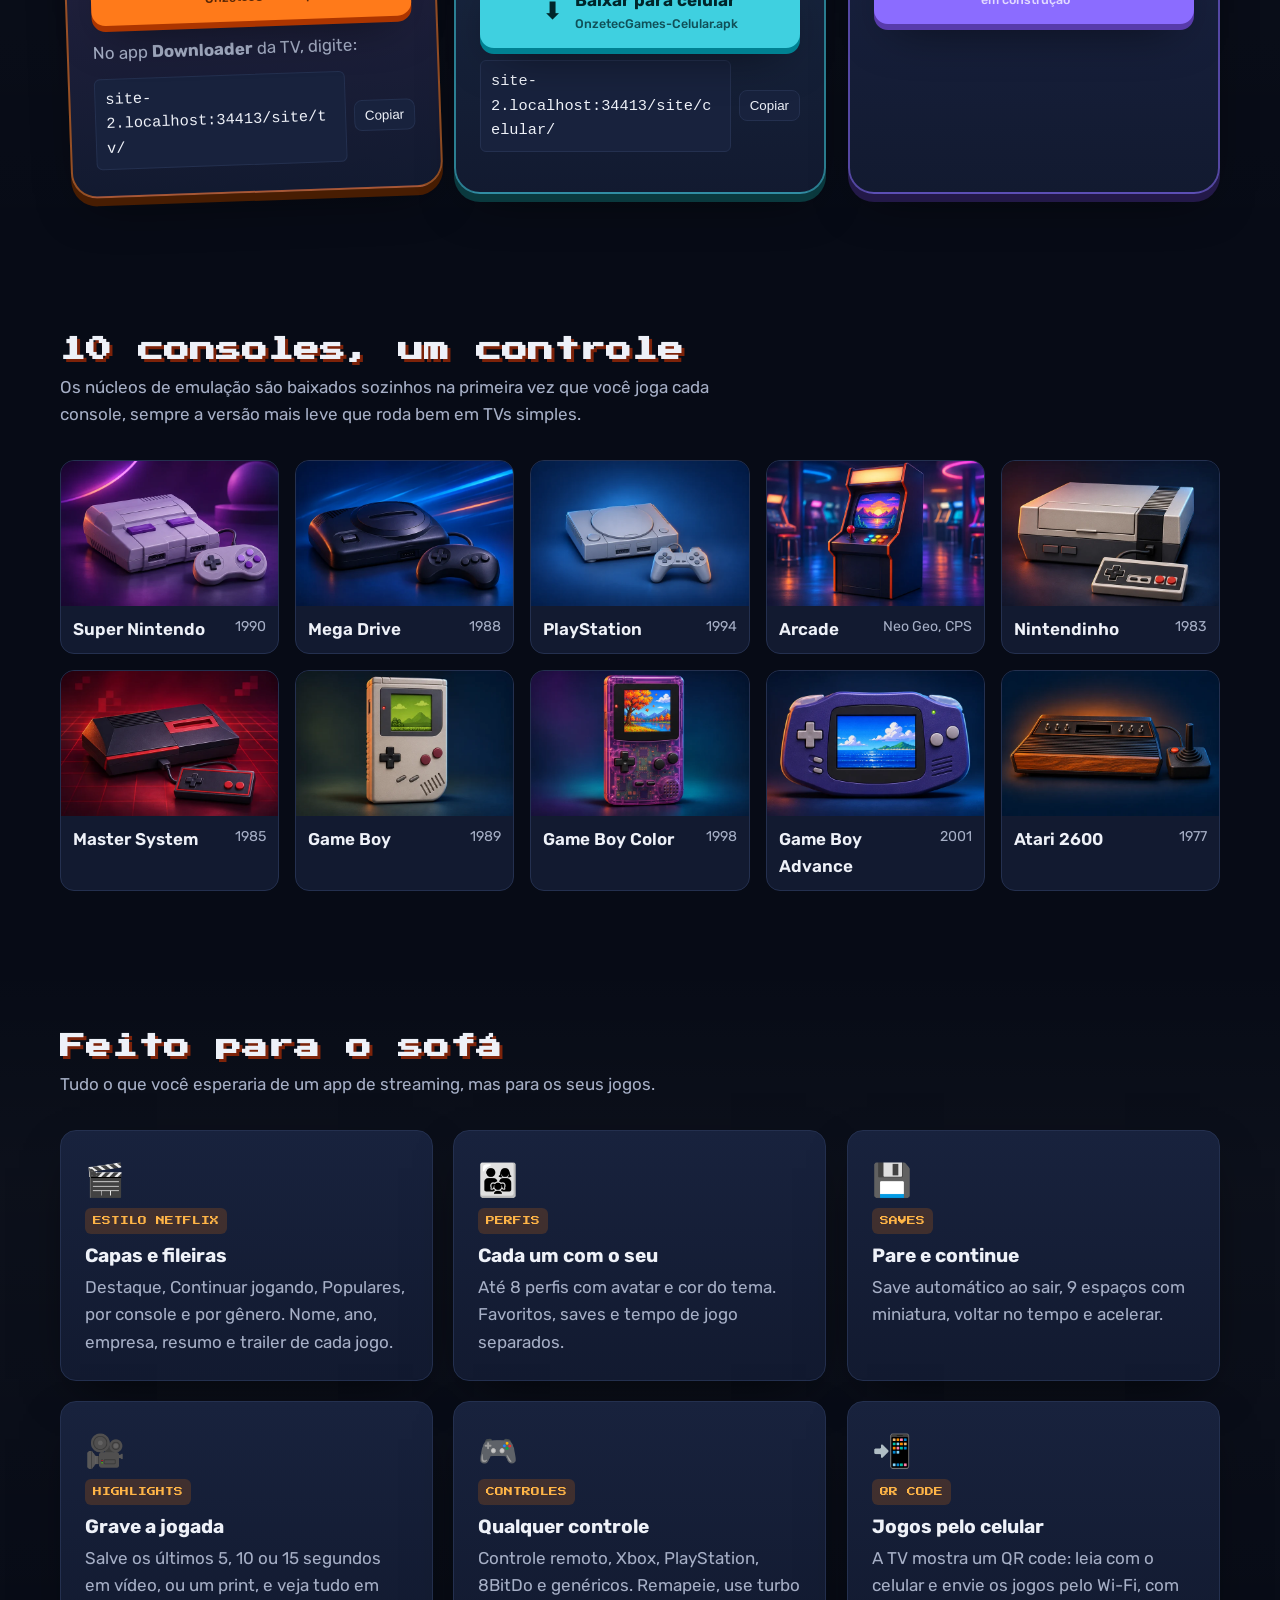
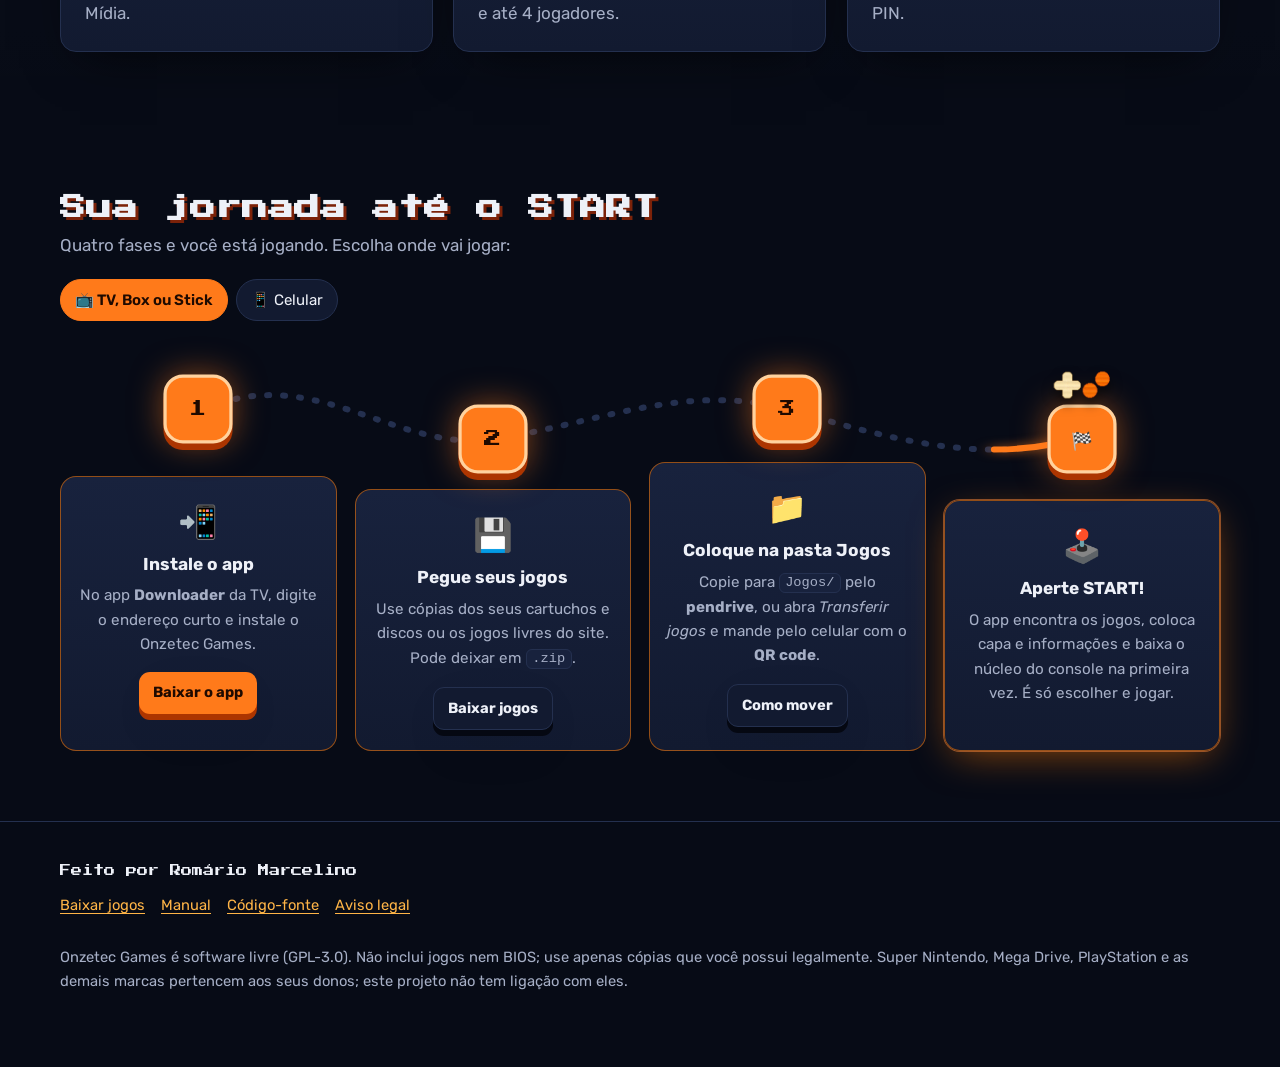
==== commit abd9a92b: "Início do site: jornada até o START (mapa de fases animado) Quatro fases (instalar o app, pegar os j" ====
--- a/site/index.html
+++ b/site/index.html
@@ -152,15 +152,65 @@
       </div>
     </section>
 
-    <section>
-      <div class="wrap">
-        <h2 class="section-title reveal">Pronto em 3 passos</h2>
-        <ol class="steps reveal">
-          <li><strong>Instale</strong> o app certo para o seu aparelho (acima). Na TV, use o app <em>Downloader</em> e digite o endereço curto.</li>
-          <li><strong>Coloque seus jogos</strong> na pasta <code>Jogos</code>, por pendrive, pelo QR code do celular ou escolhendo os arquivos no celular.</li>
-          <li><strong>Aperte Jogar.</strong> O app reconhece cada jogo, busca a capa e baixa o núcleo do console na primeira vez.</li>
-        </ol>
-        <p class="reveal">Dúvidas? O <a href="manual.html">manual completo</a> explica cada tela e cada opção, com dicas.</p>
+    <section class="journey" id="jornada">
+      <div class="wrap">
+        <h2 class="section-title reveal">Sua jornada até o START</h2>
+        <p class="section-sub reveal">Quatro fases e você está jogando. Escolha onde vai jogar:</p>
+        <div class="device-switch reveal" role="group" aria-label="Onde você vai jogar">
+          <button type="button" class="chip" data-device="tv" aria-pressed="true">📺 TV, Box ou Stick</button>
+          <button type="button" class="chip" data-device="phone" aria-pressed="false">📱 Celular</button>
+        </div>
+        <div class="map" data-device="tv">
+          <svg class="trail h" viewBox="0 0 1000 200" preserveAspectRatio="none" aria-hidden="true">
+            <path class="base" d="M125,100 C220,20 290,175 375,150 S540,55 625,100 S790,195 875,150"/>
+            <path class="draw" pathLength="1" d="M125,100 C220,20 290,175 375,150 S540,55 625,100 S790,195 875,150"/>
+          </svg>
+          <svg class="trail v" viewBox="0 0 60 1000" preserveAspectRatio="none" aria-hidden="true">
+            <path class="base" d="M30,40 C60,150 0,250 30,330 S60,520 30,600 S0,780 30,880"/>
+            <path class="draw" pathLength="1" d="M30,40 C60,150 0,250 30,330 S60,520 30,600 S0,780 30,880"/>
+          </svg>
+          <img class="mascot" src="assets/img/mark.webp" alt="" width="64" height="31" aria-hidden="true">
+          <ol class="stages">
+            <li class="stage">
+              <div class="node"><span>1</span></div>
+              <div class="stage-card">
+                <div class="emoji">📲</div>
+                <h3>Instale o app</h3>
+                <p data-tv>No app <strong>Downloader</strong> da TV, digite o endereço curto e instale o Onzetec Games.</p>
+                <p data-phone>Baixe o app de celular e, quando o Android perguntar, <strong>permita instalar</strong> desta fonte.</p>
+                <a class="btn small" href="#baixar">Baixar o app</a>
+              </div>
+            </li>
+            <li class="stage">
+              <div class="node"><span>2</span></div>
+              <div class="stage-card">
+                <div class="emoji">💾</div>
+                <h3>Pegue seus jogos</h3>
+                <p>Use cópias dos seus cartuchos e discos ou os jogos livres do site. Pode deixar em <code>.zip</code>.</p>
+                <a class="btn small ghost" href="jogos.html">Baixar jogos</a>
+              </div>
+            </li>
+            <li class="stage">
+              <div class="node"><span>3</span></div>
+              <div class="stage-card">
+                <div class="emoji">📁</div>
+                <h3>Coloque na pasta Jogos</h3>
+                <p data-tv>Copie para <code>Jogos/</code> pelo <strong>pendrive</strong>, ou abra <em>Transferir jogos</em> e mande pelo celular com o <strong>QR code</strong>.</p>
+                <p data-phone>Toque em <strong>Adicionar jogos → Escolher arquivos</strong> e marque os jogos: o app separa por console sozinho.</p>
+                <a class="btn small ghost" data-tv href="manual.html#pasta-jogos">Como mover</a>
+                <a class="btn small ghost" data-phone href="manual.html#celular-arquivos">Como adicionar</a>
+              </div>
+            </li>
+            <li class="stage final">
+              <div class="node"><span>🏁</span></div>
+              <div class="stage-card">
+                <div class="emoji">🕹️</div>
+                <h3>Aperte START!</h3>
+                <p>O app encontra os jogos, coloca capa e informações e baixa o núcleo do console na primeira vez. É só escolher e jogar.</p>
+              </div>
+            </li>
+          </ol>
+        </div>
       </div>
     </section>
   </main>
--- a/site/assets/css/site.css
+++ b/site/assets/css/site.css
@@ -589,3 +589,229 @@
   .hero .tv { padding: 16px; border-radius: 24px; }
 }
 .consoles figcaption small { white-space: nowrap; }
+
+/* ------------------------------------------------------------ celular */
+.menu-toggle { display: none; }
+
+@media (max-width: 720px) {
+  body { font-size: 16px; }
+  .topbar .wrap { gap: 10px; min-height: 58px; }
+  .topbar .brand span { display: inline; font-size: 0.6rem; }
+  .topbar .brand img { height: 26px; }
+
+  /* Menu ☰: os links viram uma lista que abre embaixo do topo. */
+  .menu-toggle {
+    display: grid;
+    place-items: center;
+    margin-left: auto;
+    width: 40px;
+    height: 40px;
+    border-radius: 10px;
+    border: 1px solid var(--line);
+    background: var(--card);
+    color: var(--text);
+    font-size: 1.25rem;
+    cursor: pointer;
+  }
+  .topbar nav {
+    position: absolute;
+    top: 100%;
+    left: 0;
+    right: 0;
+    display: grid;
+    gap: 2px;
+    padding: 8px 16px 14px;
+    margin: 0;
+    background: rgb(7 11 22 / 0.97);
+    border-bottom: 1px solid var(--line);
+    box-shadow: 0 20px 40px -10px rgb(0 0 0 / 0.8);
+    transform-origin: top;
+    transition: opacity 0.2s ease, transform 0.25s cubic-bezier(0.34, 1.56, 0.64, 1), visibility 0.2s;
+    opacity: 0;
+    visibility: hidden;
+    transform: scaleY(0.92) translateY(-6px);
+  }
+  .topbar.open nav { opacity: 1; visibility: visible; transform: none; }
+  .topbar nav a { padding: 12px 14px; font-size: 1.05rem; border-radius: 12px; }
+  .sound-toggle { margin-left: 0; height: 40px; min-width: 40px; }
+
+  section { padding: 44px 0; }
+  .hero { padding: 28px 0 40px; }
+  .hero .grid { gap: 22px; }
+  .hero .logo { width: min(120px, 34%); }
+  .hero h1 { font-size: 1.1rem; margin: 16px 0 12px; }
+  .hero .lead { font-size: 1rem; }
+  .hero .ctas { display: grid; }
+  .hero .ctas .btn { justify-content: flex-start; }
+  .tv { rotate: 0deg; padding: 14px; border-radius: 22px; }
+  .tv .label { font-size: 0.55rem; }
+
+  /* Capas em duas colunas. */
+  .consoles { grid-template-columns: repeat(2, minmax(0, 1fr)); gap: 12px; }
+  .consoles figcaption { flex-direction: column; gap: 0; padding: 8px 10px; font-size: 0.92rem; }
+  .consoles figure > div { padding: 0 10px 10px !important; }
+  .consoles .btn.small { padding: 7px 10px; font-size: 0.82rem; }
+  .games { grid-template-columns: repeat(2, minmax(0, 1fr)); gap: 12px; }
+  .game .body { padding: 10px; }
+  .game h3 { font-size: 0.95rem; }
+
+  .cart { padding: 26px 18px 22px; }
+  .cart h3 { font-size: 0.82rem; }
+  .copy-line code { font-size: 0.8rem; overflow-wrap: anywhere; }
+  .card { padding: 18px; }
+  .steps li { padding: 14px 14px 14px 58px; }
+  .manual { padding: 20px 0 60px; gap: 16px; }
+  .manual aside { position: sticky; top: 58px; z-index: 10; background: rgb(7 11 22 / 0.95); margin: 0 -16px; padding: 8px 16px; }
+  .manual article h2 { margin-top: 40px; }
+  .manual table { font-size: 0.85rem; }
+  footer .made { font-size: 0.62rem; }
+}
+
+@media (max-width: 360px) {
+  .topbar .brand span { display: none; }
+}
+
+/* Sem distorção: toda imagem mantém a proporção original (os width/height do HTML servem só
+   para reservar o espaço). Quem precisa preencher uma caixa usa object-fit. */
+img { height: auto; }
+.topbar .brand img { width: auto; }
+.tv .screen img { height: 100%; }
+.consoles img, .game .cover { height: auto; object-fit: cover; }
+
+/* ------------------------------------------------------------ jornada (mapa de fases) */
+.device-switch { display: flex; gap: 8px; flex-wrap: wrap; margin: -12px 0 28px; }
+.map {
+  position: relative;
+  /* Mostra só o texto do aparelho escolhido. */
+  &[data-device="tv"] [data-phone], &[data-device="phone"] [data-tv] { display: none; }
+}
+.trail { position: absolute; pointer-events: none; overflow: visible; }
+.trail path { fill: none; vector-effect: non-scaling-stroke; stroke-linecap: round; }
+.trail .base { stroke: var(--line); stroke-width: 6; stroke-dasharray: 2 14; }
+.trail .draw {
+  stroke: var(--orange);
+  stroke-width: 6;
+  stroke-dasharray: 1;
+  stroke-dashoffset: 0;
+  filter: drop-shadow(0 0 8px rgb(255 122 26 / 0.6));
+}
+.trail.h { left: 0; right: 0; top: 0; height: 120px; width: 100%; }
+.trail.v { display: none; }
+
+.stages {
+  list-style: none;
+  margin: 0;
+  padding: 0;
+  display: grid;
+  grid-template-columns: repeat(4, 1fr);
+  gap: 18px;
+  position: relative;
+}
+.stage { display: grid; justify-items: center; gap: 18px; }
+.stage:nth-child(even) .node { translate: 0 30px; }
+.stage:nth-child(even) .stage-card { margin-top: 30px; }
+.node {
+  width: 64px;
+  height: 64px;
+  margin-top: 28px;
+  display: grid;
+  place-items: center;
+  border-radius: 18px;
+  background: var(--card-2);
+  border: 3px solid var(--line);
+  font-family: var(--pixel);
+  font-size: 1rem;
+  color: var(--muted);
+  box-shadow: 0 6px 0 #050812;
+  transition: background 0.3s, border-color 0.3s, color 0.3s, transform 0.5s cubic-bezier(0.34, 1.56, 0.64, 1);
+  position: relative;
+  z-index: 1;
+}
+.stage.done .node {
+  background: var(--orange);
+  border-color: #ffd29e;
+  color: #1f0a00;
+  box-shadow: 0 6px 0 oklch(0.5 0.17 45), 0 0 30px rgb(255 122 26 / 0.5);
+  transform: scale(1.08);
+}
+/* "Moeda" que sobe quando a fase é alcançada. */
+.stage.done .node::after {
+  content: "+1";
+  position: absolute;
+  top: -8px;
+  font-family: var(--pixel);
+  font-size: 0.6rem;
+  color: var(--orange-2);
+  animation: coin 0.9s ease-out forwards;
+}
+@keyframes coin {
+  from { opacity: 1; translate: 0 0; }
+  to { opacity: 0; translate: 0 -36px; }
+}
+.stage-card {
+  width: 100%;
+  text-align: center;
+  background: linear-gradient(180deg, var(--card-2), var(--card));
+  border: 1px solid var(--line);
+  border-radius: var(--radius);
+  padding: 20px 16px;
+  opacity: 0.55;
+  transform: translateY(12px) scale(0.97);
+  transition: opacity 0.5s, transform 0.6s cubic-bezier(0.34, 1.56, 0.64, 1), border-color 0.4s;
+  & .emoji { font-size: 2rem; }
+  & h3 { margin: 6px 0 8px; font-size: 1.08rem; }
+  & p { color: var(--muted); margin: 0 0 14px; font-size: 0.95rem; }
+  & .btn { margin-top: 2px; }
+}
+.stage.done .stage-card { opacity: 1; transform: none; border-color: oklch(0.72 0.19 50 / 0.55); }
+.stage.final.done .stage-card { box-shadow: var(--glow); }
+
+/* Mascote: pula de fase em fase. */
+.mascot {
+  position: absolute;
+  left: 0;
+  top: 0;
+  width: 56px;
+  height: auto;
+  z-index: 2;
+  pointer-events: none;
+  filter: drop-shadow(0 6px 6px rgb(0 0 0 / 0.6));
+  transition: translate 0.7s cubic-bezier(0.34, 1.56, 0.64, 1);
+  opacity: 0;
+  &.on { opacity: 1; }
+  &.hop { animation: hop 0.7s ease-out; }
+}
+@keyframes hop {
+  0% { transform: translateY(0) scaleY(1); }
+  15% { transform: translateY(0) scale(1.15, 0.8); }
+  45% { transform: translateY(-34px) scale(0.92, 1.1); }
+  80% { transform: translateY(0) scale(1.1, 0.88); }
+  100% { transform: translateY(0) scale(1); }
+}
+
+/* A trilha se desenha conforme a página rola (onde o navegador suporta). */
+@supports (animation-timeline: view()) {
+  .map .trail .draw {
+    animation: draw linear both;
+    animation-timeline: --map;
+    animation-range: entry 30% cover 70%;
+  }
+  .map { view-timeline-name: --map; }
+  @keyframes draw { from { stroke-dashoffset: 1; } to { stroke-dashoffset: 0; } }
+}
+
+@media (max-width: 820px) {
+  .trail.h { display: none; }
+  .trail.v { display: block; left: 2px; top: 0; bottom: 0; width: 60px; height: 100%; }
+  .stages { grid-template-columns: 1fr; gap: 22px; padding-left: 74px; }
+  .stage { display: block; position: relative; }
+  .stage:nth-child(even) .node, .stage:nth-child(even) .stage-card { translate: none; margin-top: 0; }
+  .node { position: absolute; left: -72px; top: 0; margin: 0; width: 52px; height: 52px; font-size: 0.85rem; border-radius: 14px; }
+  .stage-card { text-align: left; padding: 16px; }
+  .mascot { width: 44px; }
+}
+
+@media (prefers-reduced-motion: reduce) {
+  .stage-card { opacity: 1; transform: none; }
+  .mascot { display: none; }
+}
